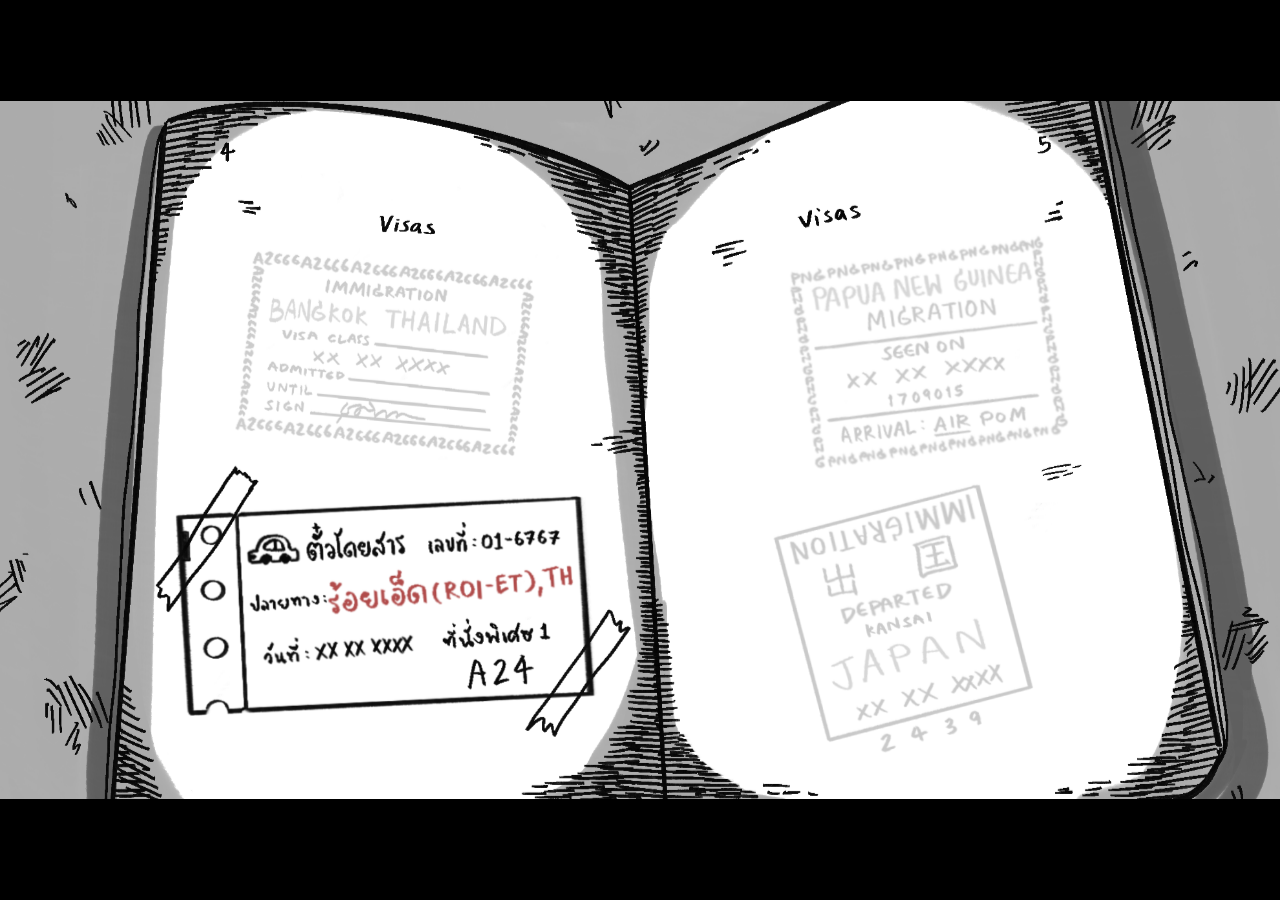
==== index.html @ b43dd0a2 "Title, lobby and Roi-Et stage" ====
<!doctype html>
<html lang="th">
<head>
<meta charset="utf-8">
<meta name="viewport" content="width=device-width, initial-scale=1">
<title>Ways to Remain</title>
<link rel="preconnect" href="https://fonts.googleapis.com">
<link rel="preconnect" href="https://fonts.gstatic.com" crossorigin>
<link rel="stylesheet" href="./css/base.css">
<link rel="stylesheet" href="./css/title.css">
</head>
<body>

<div class="stage">
  <img class="stage__bg" src="./assets/title/title-bg.png" alt="">

  <!-- โลโก้ "Ways to Remain" และเส้นขีด วาดมาในไฟล์ภาพพื้นหลังอยู่แล้ว
       หน้านี้จึงเติมเฉพาะปุ่ม Start ด้วยฟอนต์ Playpen Sans Thai -->
  <button class="start" id="startBtn" type="button">Start</button>
</div>

<div class="intro" id="intro">
  <video class="intro__video" id="introVideo" src="./assets/title/intro.mp4" playsinline preload="auto"></video>
  <button class="intro__skip" id="skipBtn" type="button">ข้าม &rsaquo;&rsaquo;</button>
</div>

<script src="./js/core/transition.js"></script>
<script src="./js/screens/title.js"></script>
</body>
</html>
---- css/base.css ----
/* Ways to Remain — shared base */
@import url('https://fonts.googleapis.com/css2?family=Playpen+Sans+Thai:wght@100..800&display=swap');

:root {
  --ink:   #15130f;
  --paper: #d9d6ce;
  --void:  #000000;
  --ease:  cubic-bezier(.22,.61,.36,1);
  --font:  'Playpen Sans Thai', system-ui, sans-serif;
}

* { margin: 0; padding: 0; box-sizing: border-box; }

html, body {
  width: 100%; height: 100%;
  background: var(--void);
  font-family: var(--font);
  color: var(--ink);
  overflow: hidden;
  -webkit-font-smoothing: antialiased;
}

img { -webkit-user-drag: none; user-select: none; }

/* Full-screen black curtain used for every scene transition */
.curtain {
  position: fixed; inset: 0;
  background: var(--void);
  z-index: 9000;
  pointer-events: none;
  opacity: 0;
  transition: opacity .55s var(--ease);
}
.curtain.is-visible { opacity: 1; pointer-events: auto; }

/* Page enters from black */
body.is-entering .curtain { opacity: 1; }

.u-hidden { display: none !important; }

@media (prefers-reduced-motion: reduce) {
  * { transition-duration: .01ms !important; animation-duration: .01ms !important; }
}
---- css/title.css ----
/* Title screen */
.stage {
  position: absolute; top: 50%; left: 50%;
  transform: translate(-50%, -50%);
  width:  min(100vw, calc(100vh * 1980 / 1080));
  height: min(100vh, calc(100vw * 1080 / 1980));
  container-type: size;
}

.stage__bg {
  position: absolute; inset: 0;
  width: 100%; height: 100%;
  object-fit: fill;
}

/* --- Start button (y ≈ 825 of 1080) --- */
.start {
  position: absolute; left: 50%; top: 76.4%;
  transform: translate(-50%, -50%) scale(1);
  font-family: var(--font);
  font-size: 3.4cqw; font-weight: 700;
  color: var(--ink);
  background: none; border: 0; padding: .2em .6em;
  cursor: pointer;
  transition: transform .35s var(--ease), text-shadow .35s var(--ease);
  transform-origin: center;
}
.start:hover,
.start:focus-visible {
  /* "zoom in just a bit" */
  transform: translate(-50%, -50%) scale(1.14);
  text-shadow: 0 0 1.6cqw rgba(217,214,206,.9);
  outline: none;
}
.start:active { transform: translate(-50%, -50%) scale(1.05); }

/* --- Intro video --- */
.intro {
  position: fixed; inset: 0;
  background: var(--void);
  z-index: 8000;
  display: grid; place-items: center;
  opacity: 0; pointer-events: none;
  transition: opacity .5s var(--ease);
}
.intro.is-playing { opacity: 1; pointer-events: auto; }
.intro__video { width: 100%; height: 100%; object-fit: contain; }

.intro__skip {
  position: absolute; right: 3vw; bottom: 3vh;
  font-family: var(--font); font-size: clamp(14px, 1.4vw, 22px);
  color: var(--paper); background: rgba(0,0,0,.45);
  border: 1px solid rgba(217,214,206,.45); border-radius: 999px;
  padding: .5em 1.4em; cursor: pointer;
  opacity: .65; transition: opacity .25s var(--ease);
}
.intro__skip:hover { opacity: 1; }
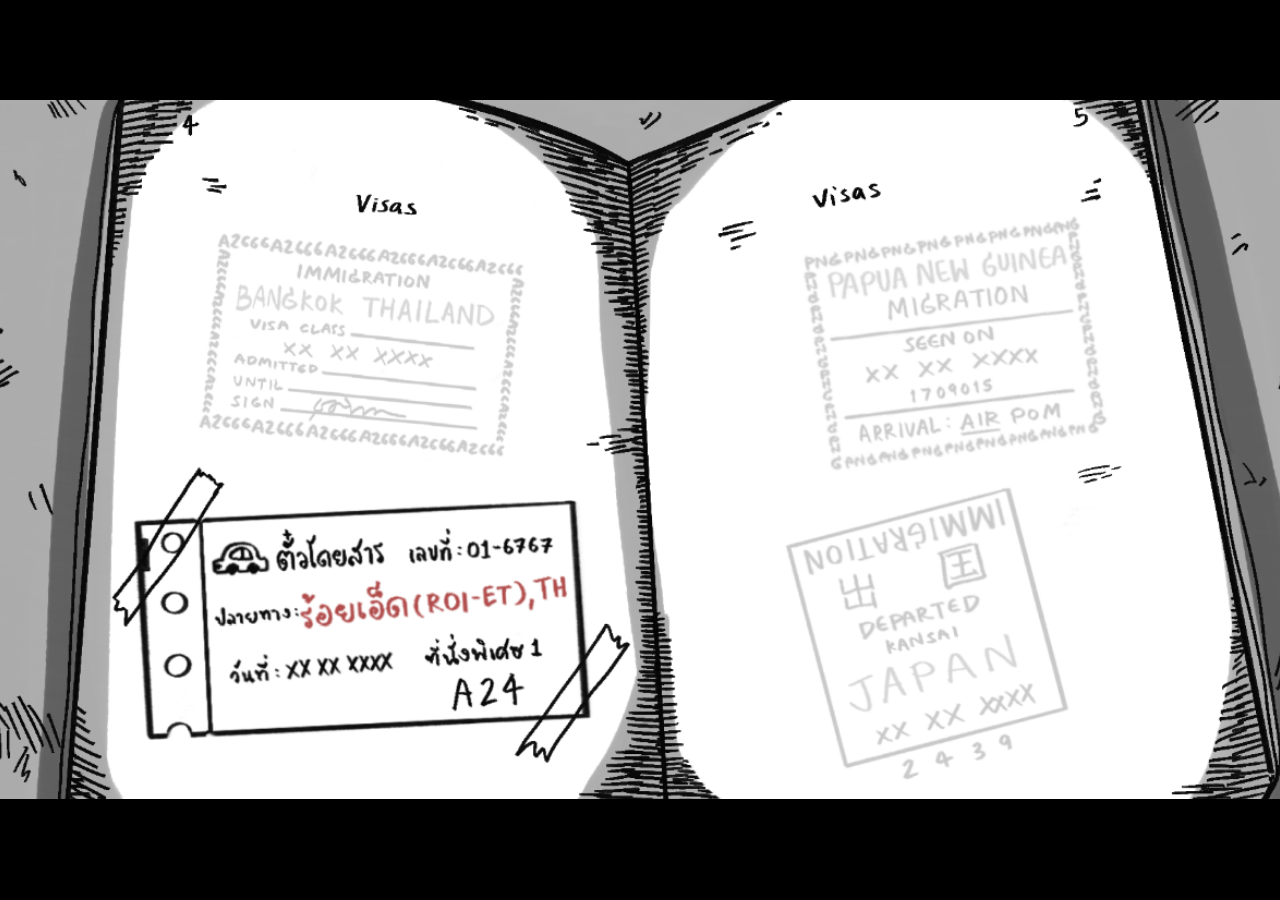
==== commit 1dbfaedb: "Add brush-stroke UI, camera motion and mobile support Replace the rounded dialog card with original " ====
--- a/index.html
+++ b/index.html
@@ -2,21 +2,24 @@
 <html lang="th">
 <head>
 <meta charset="utf-8">
-<meta name="viewport" content="width=device-width, initial-scale=1">
+<meta name="viewport" content="width=device-width, initial-scale=1, viewport-fit=cover, maximum-scale=1">
+<meta name="color-scheme" content="light">
 <title>Ways to Remain</title>
 <link rel="preconnect" href="https://fonts.googleapis.com">
 <link rel="preconnect" href="https://fonts.gstatic.com" crossorigin>
 <link rel="stylesheet" href="./css/base.css">
+<link rel="stylesheet" href="./css/mobile.css">
 <link rel="stylesheet" href="./css/title.css">
 </head>
 <body>
 
 <div class="stage">
-  <img class="stage__bg" src="./assets/title/title-bg.png" alt="">
+  <div class="stage__cam" id="cam">
+    <img class="stage__bg" src="./assets/title/title-bg.png" alt="">
 
-  <!-- โลโก้ "Ways to Remain" และเส้นขีด วาดมาในไฟล์ภาพพื้นหลังอยู่แล้ว
-       หน้านี้จึงเติมเฉพาะปุ่ม Start ด้วยฟอนต์ Playpen Sans Thai -->
-  <button class="start" id="startBtn" type="button">Start</button>
+    <!-- โลโก้ "Ways to Remain" วาดมาในไฟล์ภาพแล้ว หน้านี้เติมเฉพาะปุ่ม Start -->
+    <button class="start" id="startBtn" type="button">Start</button>
+  </div>
 </div>
 
 <div class="intro" id="intro">
@@ -24,7 +27,9 @@
   <button class="intro__skip" id="skipBtn" type="button">ข้าม &rsaquo;&rsaquo;</button>
 </div>
 
+<script src="./js/core/touch.js"></script>
 <script src="./js/core/transition.js"></script>
+<script src="./js/core/parallax.js"></script>
 <script src="./js/screens/title.js"></script>
 </body>
 </html>
--- a/css/base.css
+++ b/css/base.css
@@ -1,7 +1,10 @@
-/* Ways to Remain — shared base */
 @import url('https://fonts.googleapis.com/css2?family=Playpen+Sans+Thai:wght@100..800&display=swap');
 
 :root {
+  /* Opt out of Chrome's auto dark mode on Android, which otherwise inverts the
+     greyscale artwork. The game supplies its own palette. */
+  color-scheme: light;
+
   --ink:   #15130f;
   --paper: #d9d6ce;
   --void:  #000000;
@@ -12,7 +15,10 @@
 * { margin: 0; padding: 0; box-sizing: border-box; }
 
 html, body {
-  width: 100%; height: 100%;
+  width: 100%; height: var(--app-h, 100%);
+  overscroll-behavior: none;
+  -webkit-tap-highlight-color: transparent;
+  touch-action: manipulation;
   background: var(--void);
   font-family: var(--font);
   color: var(--ink);
@@ -22,7 +28,6 @@
 
 img { -webkit-user-drag: none; user-select: none; }
 
-/* Full-screen black curtain used for every scene transition */
 .curtain {
   position: fixed; inset: 0;
   background: var(--void);
@@ -33,11 +38,6 @@
 }
 .curtain.is-visible { opacity: 1; pointer-events: auto; }
 
-/* Page enters from black */
-body.is-entering .curtain { opacity: 1; }
-
-.u-hidden { display: none !important; }
-
 @media (prefers-reduced-motion: reduce) {
   * { transition-duration: .01ms !important; animation-duration: .01ms !important; }
 }
--- a/css/mobile.css
+++ b/css/mobile.css
@@ -0,0 +1,50 @@
+.rotate { display: none; }
+
+@media (pointer: coarse) and (orientation: portrait) {
+  .rotate {
+    position: fixed; inset: 0; z-index: 9500;
+    display: grid; place-items: center; text-align: center;
+    background: var(--void); color: var(--paper);
+    font-size: clamp(15px, 4.5vw, 22px); line-height: 1.8;
+    padding: 8vw;
+  }
+  .rotate__icon { font-size: 3em; margin-bottom: .4em; }
+}
+
+@media (pointer: coarse) {
+  /* No cursor to follow, and no hover to reveal what is tappable — so every
+     interactive object keeps a soft glow instead. */
+  .tag { display: none !important; }
+
+  .obj img {
+    filter: drop-shadow(0 0 9px rgba(255,255,255,.75));
+    animation: breathe 2.6s ease-in-out infinite;
+  }
+  .obj.is-hot img {
+    filter: drop-shadow(0 0 16px rgba(255,255,255,1))
+            drop-shadow(0 0 34px rgba(255,255,255,.6));
+  }
+  @keyframes breathe { 0%,100% { opacity: .88; } 50% { opacity: 1; } }
+
+  .viewport { touch-action: none; }
+
+  /* Fingers need more than a 4%-wide target. */
+  .hotspot--villager { left: 63.9%; width: 8.9%; }
+  .hotspot--coffin   { left:  9.0%; width: 23.2%; }
+
+  .start { font-size: 5.2cqw; padding: .4em 1em; }
+  .back, .intro__skip { padding: 1em 1.8em; font-size: clamp(14px, 3.2vw, 18px); }
+}
+
+/* Landscape phones are short — give the dialog and portrait room to breathe. */
+@media (max-height: 520px) {
+  .dialog {
+    bottom: 2vh; min-height: 30vh;
+    padding: 4vh 4vw 4vh clamp(96px, 20vw, 150px);
+  }
+  .dialog__portrait { height: clamp(110px, 46vh, 190px); }
+  .dialog__name { font-size: clamp(13px, 2.6vw, 18px); }
+  .dialog__text { font-size: clamp(13px, 2.7vw, 19px); line-height: 1.6; min-height: 3em; }
+  .dialog__next { right: 4vw; bottom: 2vh; }
+  .hint { font-size: clamp(12px, 2.6vw, 16px); padding: .8em 1.6em; }
+}
--- a/css/title.css
+++ b/css/title.css
@@ -1,19 +1,16 @@
-/* Title screen */
 .stage {
   position: absolute; top: 50%; left: 50%;
   transform: translate(-50%, -50%);
-  width:  min(100vw, calc(100vh * 1980 / 1080));
-  height: min(100vh, calc(100vw * 1080 / 1980));
+  width:  min(100vw, calc(var(--app-h, 100vh) * 1980 / 1080));
+  height: min(var(--app-h, 100vh), calc(100vw * 1080 / 1980));
   container-type: size;
+  overflow: hidden;
 }
 
-.stage__bg {
-  position: absolute; inset: 0;
-  width: 100%; height: 100%;
-  object-fit: fill;
-}
+.stage__cam { position: absolute; inset: 0; will-change: transform; }
 
-/* --- Start button (y ≈ 825 of 1080) --- */
+.stage__bg { position: absolute; inset: 0; width: 100%; height: 100%; object-fit: fill; }
+
 .start {
   position: absolute; left: 50%; top: 76.4%;
   transform: translate(-50%, -50%) scale(1);
@@ -23,18 +20,15 @@
   background: none; border: 0; padding: .2em .6em;
   cursor: pointer;
   transition: transform .35s var(--ease), text-shadow .35s var(--ease);
-  transform-origin: center;
 }
 .start:hover,
 .start:focus-visible {
-  /* "zoom in just a bit" */
-  transform: translate(-50%, -50%) scale(1.14);
+  transform: translate(-50%, -50%) scale(1.03);
   text-shadow: 0 0 1.6cqw rgba(217,214,206,.9);
   outline: none;
 }
-.start:active { transform: translate(-50%, -50%) scale(1.05); }
+.start:active { transform: translate(-50%, -50%) scale(1.02); }
 
-/* --- Intro video --- */
 .intro {
   position: fixed; inset: 0;
   background: var(--void);
@@ -49,9 +43,9 @@
 .intro__skip {
   position: absolute; right: 3vw; bottom: 3vh;
   font-family: var(--font); font-size: clamp(14px, 1.4vw, 22px);
-  color: var(--paper); background: rgba(0,0,0,.45);
-  border: 1px solid rgba(217,214,206,.45); border-radius: 999px;
-  padding: .5em 1.4em; cursor: pointer;
+  color: var(--paper);
+  background: url('../assets/ui/brush-tag.svg') center/100% 100% no-repeat;
+  padding: .85em 1.8em; cursor: pointer;
   opacity: .65; transition: opacity .25s var(--ease);
 }
 .intro__skip:hover { opacity: 1; }
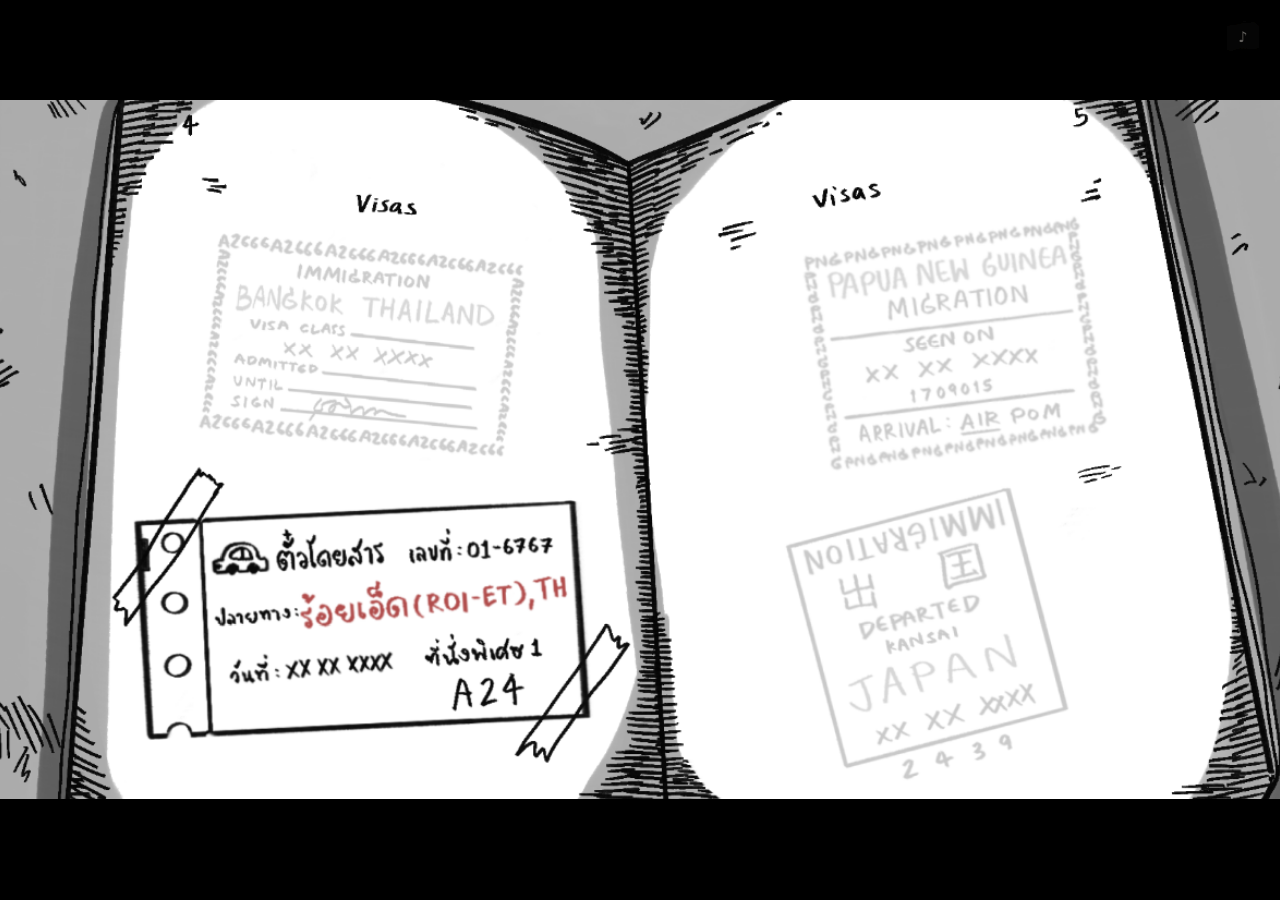
==== commit 76fc74ee: "Add BGM and SFX" ====
--- a/index.html
+++ b/index.html
@@ -28,6 +28,7 @@
 </div>
 
 <script src="./js/core/touch.js"></script>
+<script src="./js/core/audio.js"></script>
 <script src="./js/core/transition.js"></script>
 <script src="./js/core/parallax.js"></script>
 <script src="./js/screens/title.js"></script>
--- a/css/base.css
+++ b/css/base.css
@@ -28,6 +28,17 @@
 
 img { -webkit-user-drag: none; user-select: none; }
 
+button {
+  font-family: inherit;
+  border: 0;
+  background: none;
+  -webkit-tap-highlight-color: transparent;
+}
+button, button:focus, button:focus-visible, button::-moz-focus-inner {
+  outline: 0;
+  border: 0;
+}
+
 .curtain {
   position: fixed; inset: 0;
   background: var(--void);
@@ -41,3 +52,16 @@
 @media (prefers-reduced-motion: reduce) {
   * { transition-duration: .01ms !important; animation-duration: .01ms !important; }
 }
+
+.mute {
+  position: fixed; right: 1.6vw; top: 2.2vh; z-index: 800;
+  width: 2.6em; height: 2.6em;
+  font-size: clamp(12px, 1vw, 16px);
+  color: var(--paper);
+  background: url('../assets/ui/brush-tag.svg') center/100% 100% no-repeat;
+  cursor: pointer; opacity: .45;
+  transition: opacity .25s var(--ease);
+}
+.mute:hover { opacity: .9; }
+.mute::before { content: '♪'; font-size: 1.15em; line-height: 1; }
+:root.is-muted .mute::before { content: '♪'; opacity: .35; text-decoration: line-through; }
--- a/css/title.css
+++ b/css/title.css
@@ -25,7 +25,6 @@
 .start:focus-visible {
   transform: translate(-50%, -50%) scale(1.03);
   text-shadow: 0 0 1.6cqw rgba(217,214,206,.9);
-  outline: none;
 }
 .start:active { transform: translate(-50%, -50%) scale(1.02); }
 
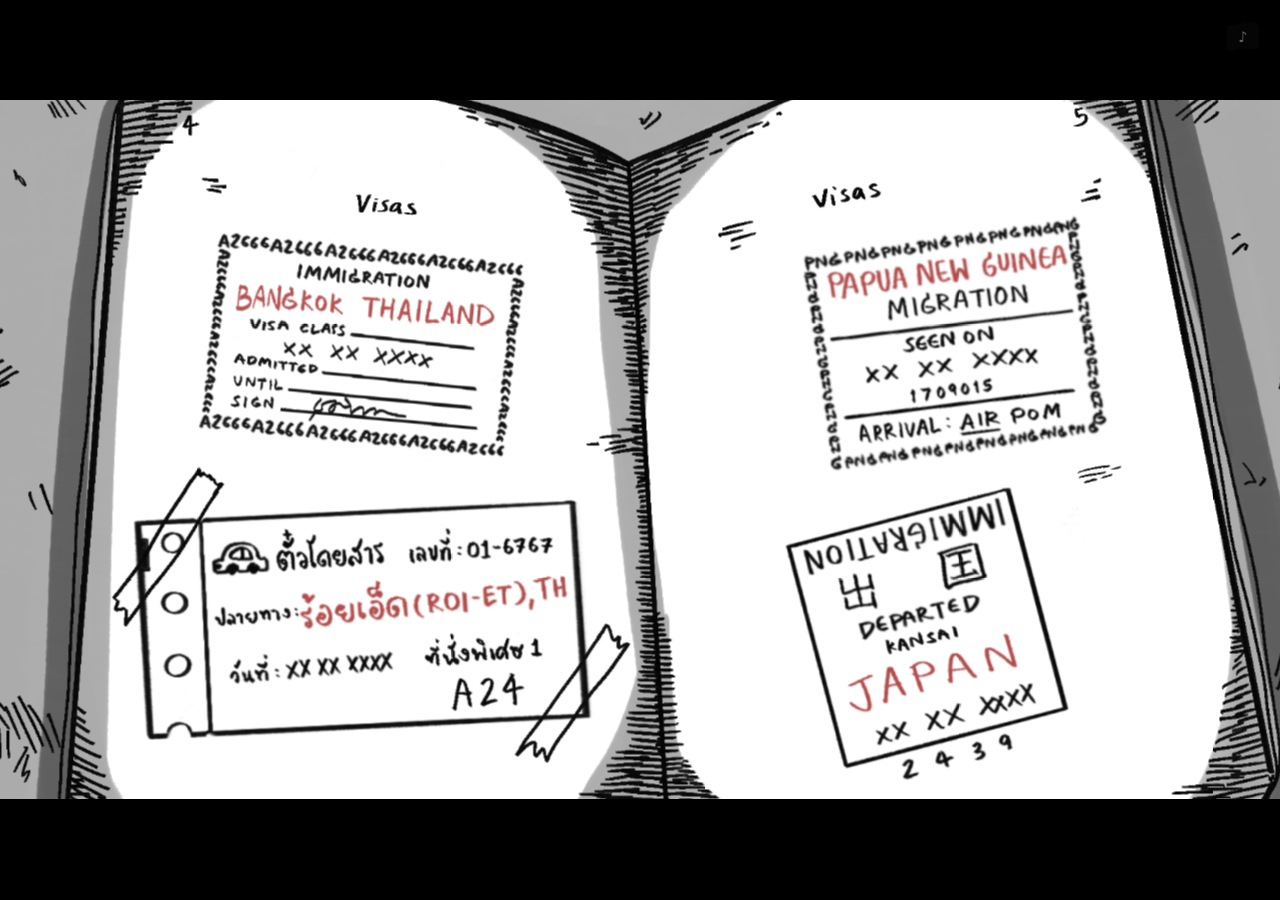
==== commit 53881206: "Style tooltip and arrows to match, slide rail items instead of snapping" ====
--- a/index.html
+++ b/index.html
@@ -28,6 +28,7 @@
 </div>
 
 <script src="./js/core/touch.js"></script>
+<script src="./js/core/preload.js"></script>
 <script src="./js/core/audio.js"></script>
 <script src="./js/core/transition.js"></script>
 <script src="./js/core/parallax.js"></script>
--- a/css/base.css
+++ b/css/base.css
@@ -8,6 +8,7 @@
   --ink:   #15130f;
   --paper: #d9d6ce;
   --void:  #000000;
+  --accent:#a84848;   /* แดงที่ลูกค้าใช้ในตั๋วกับตราวีซ่าอยู่แล้ว */
   --ease:  cubic-bezier(.22,.61,.36,1);
   --font:  'Playpen Sans Thai', system-ui, sans-serif;
 }
--- a/css/mobile.css
+++ b/css/mobile.css
@@ -28,9 +28,7 @@
 
   .viewport { touch-action: none; }
 
-  /* Fingers need more than a 4%-wide target. */
-  .hotspot--villager { left: 63.9%; width: 8.9%; }
-  .hotspot--coffin   { left:  9.0%; width: 23.2%; }
+  /* ขยายพื้นที่กดของแต่ละด่านอยู่ใน css/stage-<ด่าน>.css */
 
   .start { font-size: 5.2cqw; padding: .4em 1em; }
   .back, .intro__skip { padding: 1em 1.8em; font-size: clamp(14px, 3.2vw, 18px); }
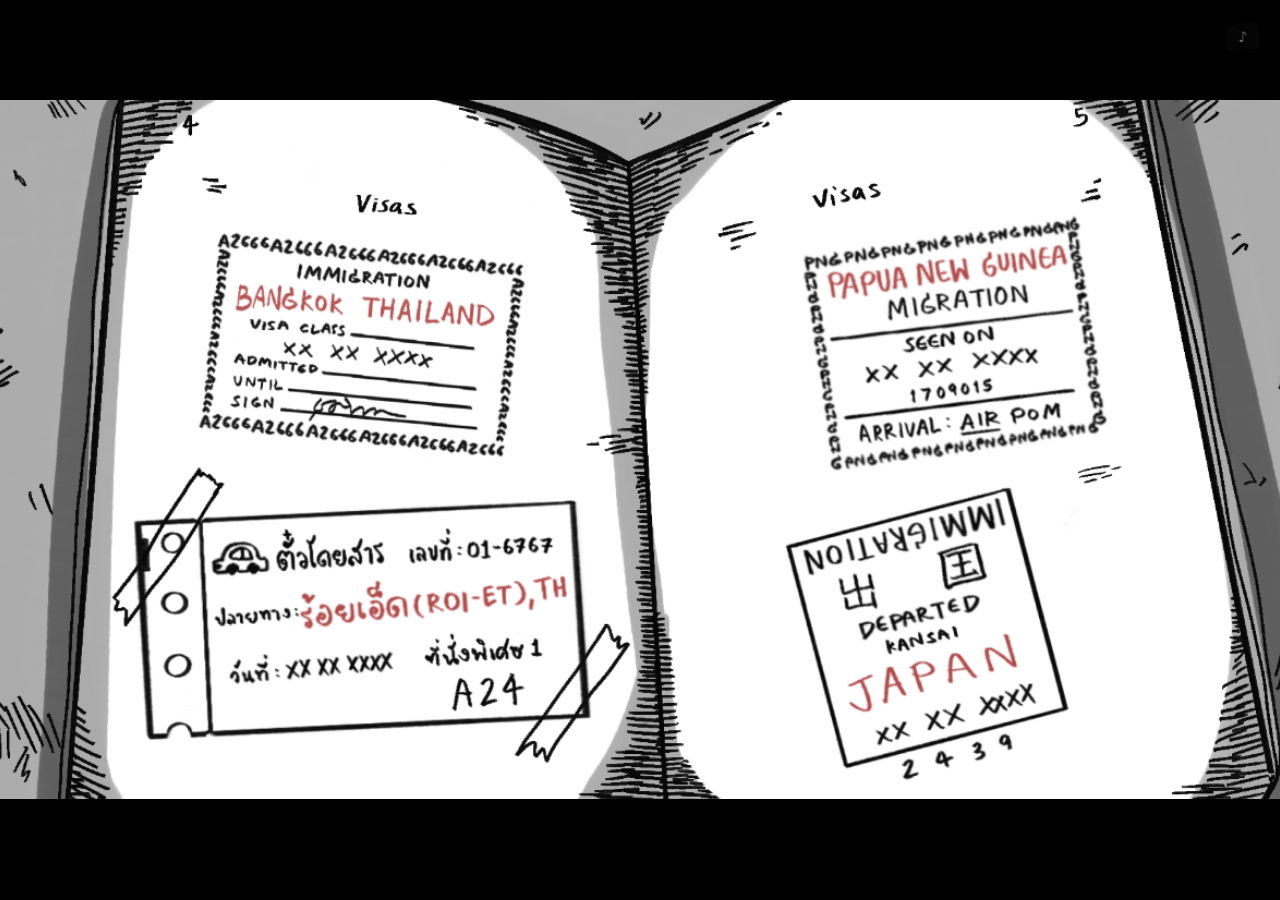
==== commit 5bcf275d: "Add loading screen that waits for images before play" ====
--- a/index.html
+++ b/index.html
@@ -29,6 +29,7 @@
 
 <script src="./js/core/touch.js"></script>
 <script src="./js/core/preload.js"></script>
+<script src="./js/core/loader.js"></script>
 <script src="./js/core/audio.js"></script>
 <script src="./js/core/transition.js"></script>
 <script src="./js/core/parallax.js"></script>
--- a/css/base.css
+++ b/css/base.css
@@ -66,3 +66,38 @@
 .mute:hover { opacity: .9; }
 .mute::before { content: '♪'; font-size: 1.15em; line-height: 1; }
 :root.is-muted .mute::before { content: '♪'; opacity: .35; text-decoration: line-through; }
+
+/* --- หน้าจอโหลด รอเฉพาะรูป เสียงปล่อยให้สตรีมไปเรื่อยๆ --- */
+.loader {
+  position: fixed; inset: 0; z-index: 9500;
+  display: grid; place-items: center;
+  background: var(--void);
+  opacity: 1; transition: opacity .5s var(--ease);
+}
+.loader.is-done { opacity: 0; pointer-events: none; }
+
+.loader__box { width: min(62vw, 420px); text-align: center; }
+
+.loader__label {
+  color: var(--paper); opacity: .8;
+  font-size: clamp(13px, 1.3vw, 20px);
+  margin-bottom: 1em; letter-spacing: .04em;
+}
+
+.loader__bar {
+  height: 4px; width: 100%;
+  background: rgba(217, 214, 206, .16);
+  overflow: hidden;
+}
+.loader__bar i {
+  display: block; height: 100%; width: 0;
+  background: var(--accent);
+  transition: width .3s var(--ease);
+}
+
+.loader__count {
+  margin-top: .8em;
+  color: var(--paper); opacity: .45;
+  font-size: clamp(11px, 1vw, 15px);
+  font-variant-numeric: tabular-nums;
+}
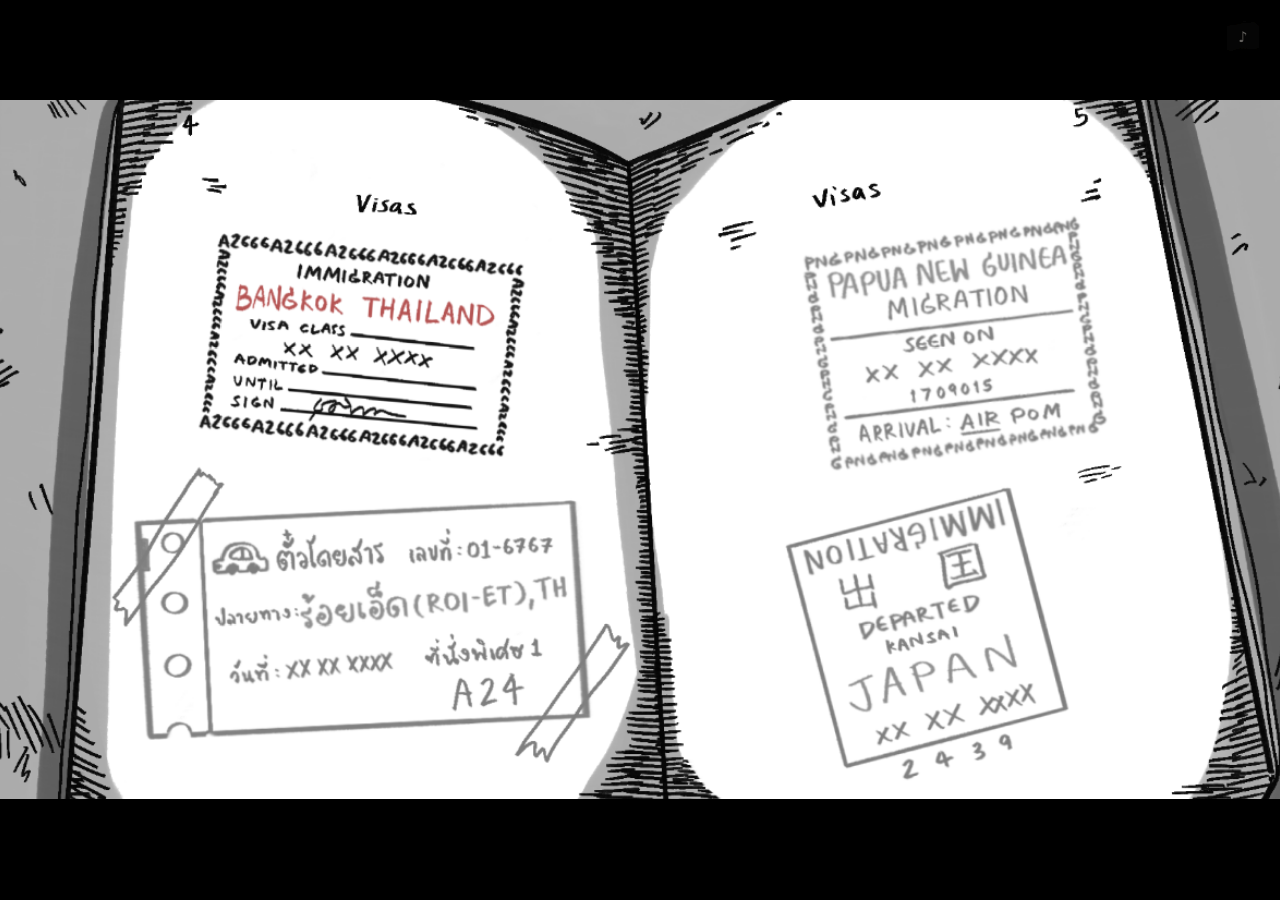
==== commit 402cea12: "Rename start button to Begin Journey and make it a framed rectangular button" ====
--- a/index.html
+++ b/index.html
@@ -17,8 +17,8 @@
   <div class="stage__cam" id="cam">
     <img class="stage__bg" src="./assets/title/title-bg.png" alt="">
 
-    <!-- โลโก้ "Ways to Remain" วาดมาในไฟล์ภาพแล้ว หน้านี้เติมเฉพาะปุ่ม Start -->
-    <button class="start" id="startBtn" type="button">Start</button>
+    <!-- โลโก้ "Ways to Remain" วาดมาในไฟล์ภาพแล้ว หน้านี้เติมเฉพาะปุ่ม Begin Journey -->
+    <button class="start" id="startBtn" type="button">Begin Journey</button>
   </div>
 </div>
 
@@ -28,6 +28,7 @@
 </div>
 
 <script src="./js/core/touch.js"></script>
+<script src="./data/manifest.js"></script>
 <script src="./js/core/preload.js"></script>
 <script src="./js/core/loader.js"></script>
 <script src="./js/core/audio.js"></script>
--- a/css/base.css
+++ b/css/base.css
@@ -67,37 +67,88 @@
 .mute::before { content: '♪'; font-size: 1.15em; line-height: 1; }
 :root.is-muted .mute::before { content: '♪'; opacity: .35; text-decoration: line-through; }
 
-/* --- หน้าจอโหลด รอเฉพาะรูป เสียงปล่อยให้สตรีมไปเรื่อยๆ --- */
+/* --- หน้าจอโหลด --- */
 .loader {
   position: fixed; inset: 0; z-index: 9500;
   display: grid; place-items: center;
   background: var(--void);
-  opacity: 1; transition: opacity .5s var(--ease);
+  opacity: 1; transition: opacity .55s var(--ease);
 }
 .loader.is-done { opacity: 0; pointer-events: none; }
 
-.loader__box { width: min(62vw, 420px); text-align: center; }
+.loader__box {
+  width: min(74vw, 460px);
+  display: flex; flex-direction: column; align-items: center;
+}
 
 .loader__label {
-  color: var(--paper); opacity: .8;
-  font-size: clamp(13px, 1.3vw, 20px);
-  margin-bottom: 1em; letter-spacing: .04em;
+  color: var(--paper);
+  font-size: clamp(15px, 1.5vw, 24px);
+  letter-spacing: .08em;
+  margin-bottom: 1.4em;
 }
+/* จุดไข่ปลาวิ่งต่อท้าย ให้รู้ว่ายังไม่ค้าง */
+.loader__label::after {
+  content: '';
+  animation: dots 1.4s steps(4, end) infinite;
+}
+@keyframes dots { to { content: '...'; } }
 
 .loader__bar {
-  height: 4px; width: 100%;
-  background: rgba(217, 214, 206, .16);
+  height: 3px; width: 100%;
+  background: rgba(217, 214, 206, .14);
   overflow: hidden;
 }
 .loader__bar i {
   display: block; height: 100%; width: 0;
   background: var(--accent);
-  transition: width .3s var(--ease);
+  transition: width .35s var(--ease);
 }
 
 .loader__count {
-  margin-top: .8em;
-  color: var(--paper); opacity: .45;
+  margin-top: 1em;
+  color: var(--paper); opacity: .4;
   font-size: clamp(11px, 1vw, 15px);
   font-variant-numeric: tabular-nums;
+  letter-spacing: .03em;
 }
+
+/* ปุ่มข้าม โผล่หลังจากรอไปสักพัก เกมโหลดทั้งหมด 44 MB จะได้ไม่ต้องนั่งรอจนจบ */
+.loader__skip {
+  margin-top: 2.4em;
+  font-family: var(--font);
+  font-size: clamp(12px, 1.1vw, 17px);
+  color: var(--paper);
+  background: url('../assets/ui/brush-tag.svg') center/100% 100% no-repeat;
+  padding: .9em 2.6em;
+  cursor: pointer;
+  opacity: 0; pointer-events: none;
+  transform: translateY(6px);
+  transition: opacity .4s var(--ease), transform .4s var(--ease);
+}
+.loader.can-skip .loader__skip { opacity: .65; pointer-events: auto; transform: none; }
+.loader.can-skip .loader__skip:hover { opacity: 1; }
+
+@media (prefers-reduced-motion: reduce) {
+  .loader__label::after { animation: none; content: '...'; }
+}
+
+/* --- จอ The End ปิดท้ายหลังจบด่านสุดท้าย --- */
+.the-end {
+  position: fixed; inset: 0; z-index: 9400;
+  display: grid; place-items: center;
+  background: var(--void);
+  opacity: 0; transition: opacity 1.6s var(--ease);
+  cursor: pointer;
+}
+.the-end.is-in { opacity: 1; }
+
+.the-end__word {
+  color: var(--paper);
+  font-size: clamp(30px, min(6vw, 11vh), 96px);
+  letter-spacing: .1em;
+  opacity: 0;
+  transform: translateY(12px);
+  transition: opacity 1.4s var(--ease) .7s, transform 1.4s var(--ease) .7s;
+}
+.the-end.is-in .the-end__word { opacity: 1; transform: none; }
--- a/css/title.css
+++ b/css/title.css
@@ -11,22 +11,36 @@
 
 .stage__bg { position: absolute; inset: 0; width: 100%; height: 100%; object-fit: fill; }
 
+/* ลูกค้าขอเป็นปุ่มสี่เหลี่ยม บอกว่าตัวอักษรลอยๆ เฉยๆ มันโล่งไป
+   ปุ่มวางอยู่บนภาพสีอ่อน เลยใช้พื้นกระดาษ+ขอบหมึก พอ hover ก็สลับสีกัน */
 .start {
   position: absolute; left: 50%; top: 76.4%;
-  transform: translate(-50%, -50%) scale(1);
+  transform: translate(-50%, -50%);
   font-family: var(--font);
-  font-size: 3.4cqw; font-weight: 700;
+  font-size: 2.9cqw; font-weight: 700;
+  letter-spacing: .04em;
   color: var(--ink);
-  background: none; border: 0; padding: .2em .6em;
+  background: rgba(217, 214, 206, .93);
+  border: 0.32cqw solid var(--ink);
+  border-radius: 0;
+  padding: .55em 1.5em;
   cursor: pointer;
-  transition: transform .35s var(--ease), text-shadow .35s var(--ease);
+  box-shadow: 0.35cqw 0.35cqw 0 rgba(21, 19, 15, .85);
+  transition: transform .2s var(--ease), background .2s var(--ease),
+              color .2s var(--ease), box-shadow .2s var(--ease);
 }
 .start:hover,
 .start:focus-visible {
-  transform: translate(-50%, -50%) scale(1.03);
-  text-shadow: 0 0 1.6cqw rgba(217,214,206,.9);
+  background: var(--ink);
+  color: var(--paper);
+  transform: translate(-50%, -50%) translate(-0.12cqw, -0.12cqw);
+  box-shadow: 0.5cqw 0.5cqw 0 rgba(21, 19, 15, .9);
 }
-.start:active { transform: translate(-50%, -50%) scale(1.02); }
+/* กดแล้วให้ปุ่มจมลงไปหาเงา */
+.start:active {
+  transform: translate(-50%, -50%) translate(0.2cqw, 0.2cqw);
+  box-shadow: 0.1cqw 0.1cqw 0 rgba(21, 19, 15, .9);
+}
 
 .intro {
   position: fixed; inset: 0;
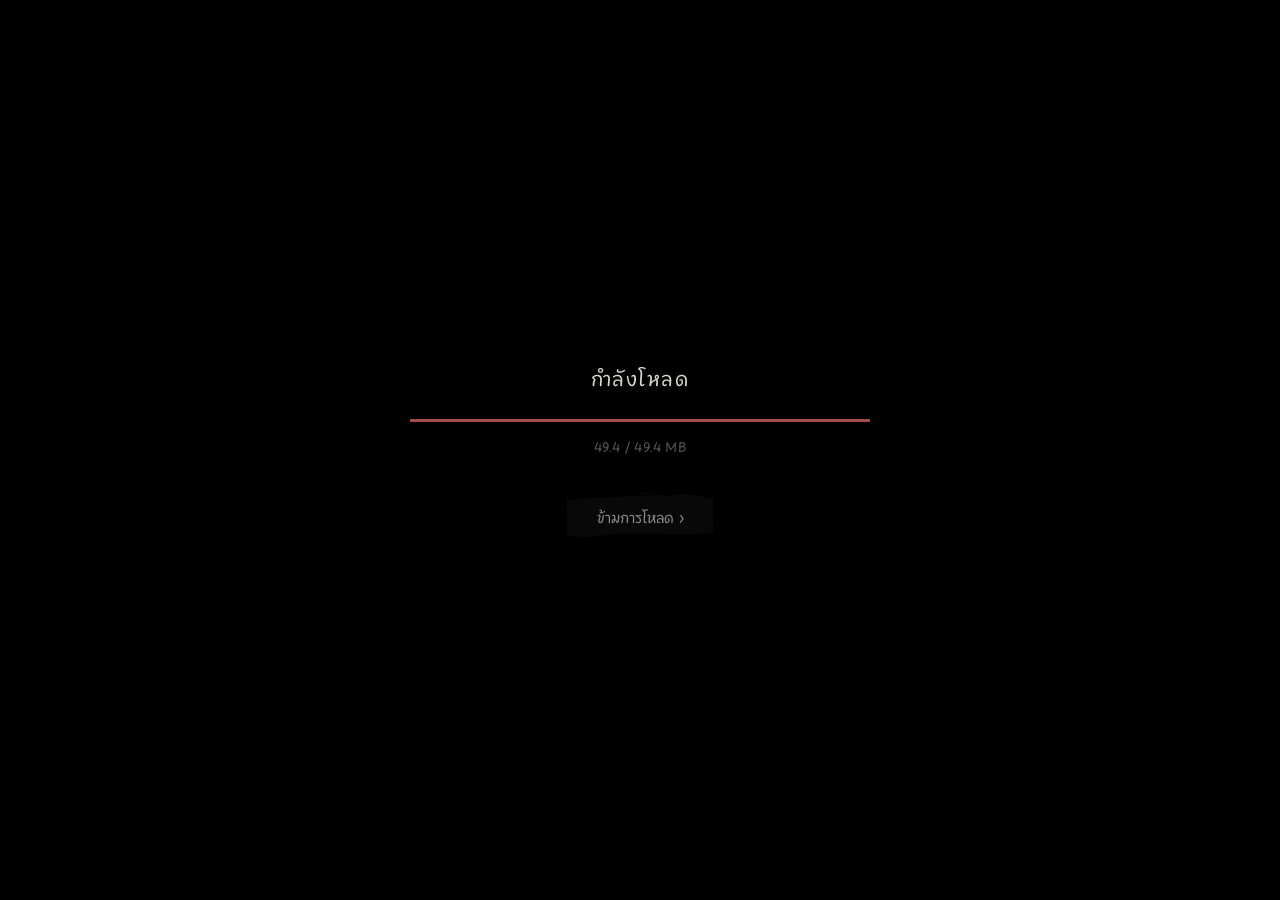
==== commit 90567873: "Seat the Japan monk on the ground shadow at reference scale" ====
--- a/index.html
+++ b/index.html
@@ -17,7 +17,9 @@
   <div class="stage__cam" id="cam">
     <img class="stage__bg" src="./assets/title/title-bg.png" alt="">
 
-    <!-- โลโก้ "Ways to Remain" วาดมาในไฟล์ภาพแล้ว หน้านี้เติมเฉพาะปุ่ม Begin Journey -->
+    <!-- พื้นหลังใหม่ไม่มีโลโก้ฝังมาแล้ว ลูกค้าแยกไฟล์โลโก้มาให้ต่างหาก -->
+    <img class="stage__logo" src="./assets/title/title-logo.png" alt="Ways to Remain">
+
     <button class="start" id="startBtn" type="button">Begin Journey</button>
   </div>
 </div>
--- a/css/base.css
+++ b/css/base.css
@@ -152,3 +152,27 @@
   transition: opacity 1.4s var(--ease) .7s, transform 1.4s var(--ease) .7s;
 }
 .the-end.is-in .the-end__word { opacity: 1; transform: none; }
+
+/* --- ข้อความปิดเรื่อง เฟดดำแล้วขึ้นทีละบรรทัด --- */
+.epilogue {
+  position: fixed; inset: 0; z-index: 9300;
+  display: flex; flex-direction: column;
+  align-items: center; justify-content: center;
+  gap: 1.1em;
+  padding: 8vw;
+  background: var(--void);
+  opacity: 0; transition: opacity 1.8s var(--ease);
+  pointer-events: none;
+}
+.epilogue.is-in { opacity: 1; }
+
+.epilogue__line {
+  margin: 0; max-width: 34em;
+  text-align: center;
+  color: var(--paper);
+  font-size: clamp(15px, min(1.5vw, 2.7vh), 34px);
+  line-height: 1.7;
+  opacity: 0; transform: translateY(10px);
+  transition: opacity 1.5s var(--ease), transform 1.5s var(--ease);
+}
+.epilogue__line.is-in { opacity: 1; transform: none; }
--- a/css/title.css
+++ b/css/title.css
@@ -11,21 +11,30 @@
 
 .stage__bg { position: absolute; inset: 0; width: 100%; height: 100%; object-fit: fill; }
 
+/* โลโก้เป็นไฟล์แยกแล้ว (เดิมฝังมากับพื้นหลัง) วางกลางวงรีเหนือปุ่ม */
+.stage__logo {
+  position: absolute; left: 50%; top: 45%;
+  transform: translate(-50%, -50%);
+  width: 46%; height: auto;
+  pointer-events: none;
+}
+
 /* ลูกค้าขอเป็นปุ่มสี่เหลี่ยม บอกว่าตัวอักษรลอยๆ เฉยๆ มันโล่งไป
+   แล้วขอให้เล็กลงอีก จะได้ไม่แย่งความเด่นไปจากโลโก้
    ปุ่มวางอยู่บนภาพสีอ่อน เลยใช้พื้นกระดาษ+ขอบหมึก พอ hover ก็สลับสีกัน */
 .start {
   position: absolute; left: 50%; top: 76.4%;
   transform: translate(-50%, -50%);
   font-family: var(--font);
-  font-size: 2.9cqw; font-weight: 700;
+  font-size: 1.95cqw; font-weight: 700;
   letter-spacing: .04em;
   color: var(--ink);
   background: rgba(217, 214, 206, .93);
-  border: 0.32cqw solid var(--ink);
+  border: 0.24cqw solid var(--ink);
   border-radius: 0;
-  padding: .55em 1.5em;
+  padding: .5em 1.35em;
   cursor: pointer;
-  box-shadow: 0.35cqw 0.35cqw 0 rgba(21, 19, 15, .85);
+  box-shadow: 0.26cqw 0.26cqw 0 rgba(21, 19, 15, .85);
   transition: transform .2s var(--ease), background .2s var(--ease),
               color .2s var(--ease), box-shadow .2s var(--ease);
 }
@@ -33,13 +42,13 @@
 .start:focus-visible {
   background: var(--ink);
   color: var(--paper);
-  transform: translate(-50%, -50%) translate(-0.12cqw, -0.12cqw);
-  box-shadow: 0.5cqw 0.5cqw 0 rgba(21, 19, 15, .9);
+  transform: translate(-50%, -50%) translate(-0.1cqw, -0.1cqw);
+  box-shadow: 0.38cqw 0.38cqw 0 rgba(21, 19, 15, .9);
 }
 /* กดแล้วให้ปุ่มจมลงไปหาเงา */
 .start:active {
   transform: translate(-50%, -50%) translate(0.2cqw, 0.2cqw);
-  box-shadow: 0.1cqw 0.1cqw 0 rgba(21, 19, 15, .9);
+  box-shadow: 0.08cqw 0.08cqw 0 rgba(21, 19, 15, .9);
 }
 
 .intro {
